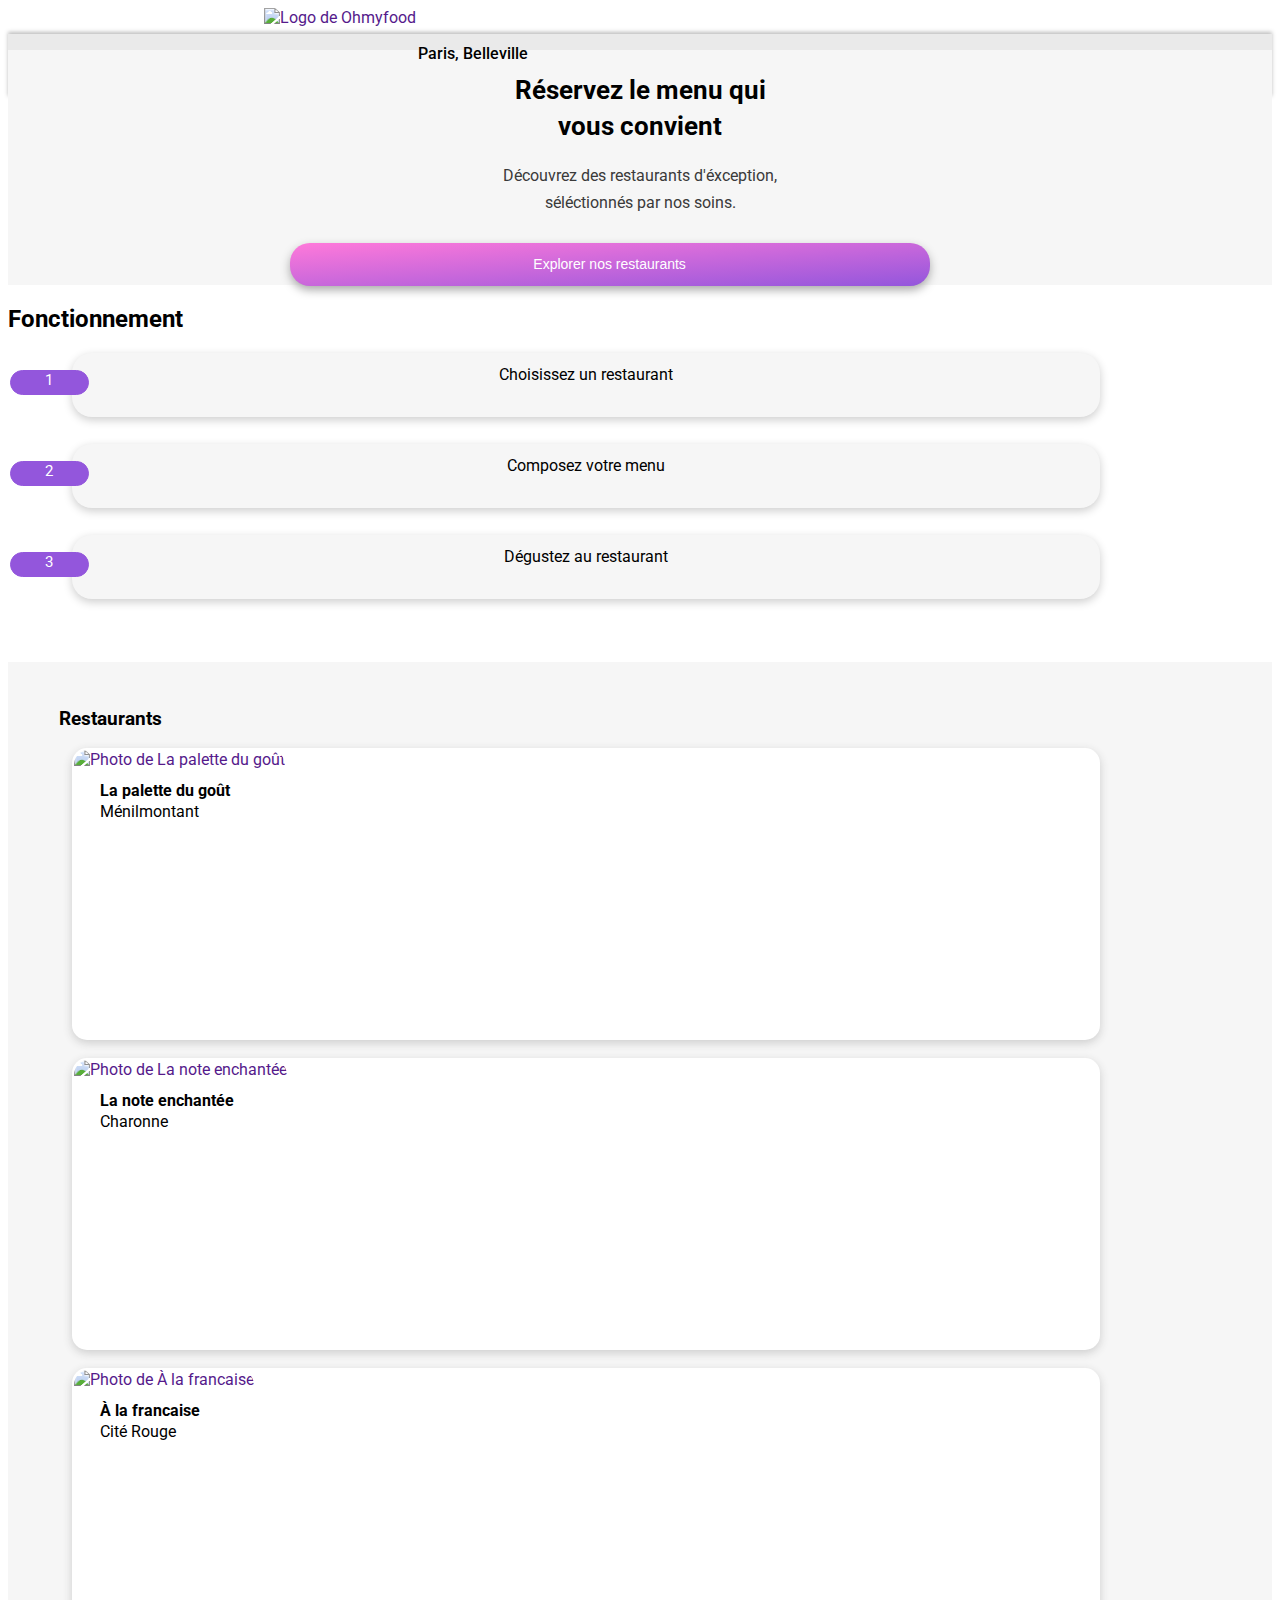
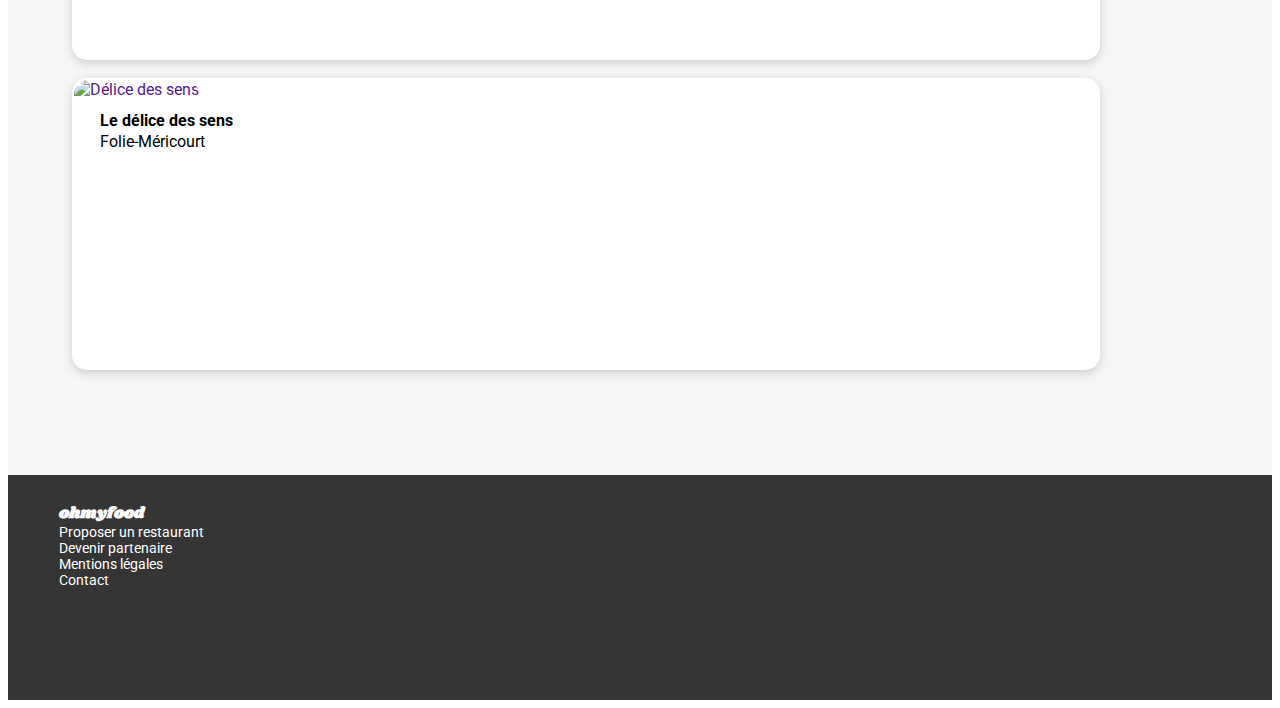
==== index.html @ 1b9d4af9 "Modifications HTML Acceuil" ====
<!DOCTYPE html>
<html lang="en">
  <head>
    <meta charset="UTF-8">
    <meta http-equiv="X-UA-Compatible" content="IE=edge">
    <meta name="viewport" content="width=device-width, initial-scale=1.0">
    <link rel="preconnect" href="https://fonts.googleapis.com">
    <link rel="preconnect" href="https://fonts.gstatic.com" crossorigin>
    <link href="https://fonts.googleapis.com/css2?family=Shrikhand&display=swap" rel="stylesheet">
    <link href="https://fonts.googleapis.com/css2?family=Roboto:wght@300;400;500;700&display=swap" rel="stylesheet">
    <link rel="stylesheet" type="text/css" href="acceuil.css">
    <script src="https://kit.fontawesome.com/e5dbd3d7b3.js" crossorigin="anonymous"></script>

    <title>Acceuil</title>
  </head>

  <body>
      <!--HEADER-->
      <header>
      <a href="">
      <div class="logo">
          <img class="svg-logo" src="ohmyfoodsvg.svg" alt="Logo de Ohmyfood">
      </div>
      </a>
   
        <div class="location">
            <p>Paris, Belleville</p>
        </div>

        <div class="info-header">
        <div class="info-title">
            <h1>Réservez le menu qui<br>vous convient</h1>
        <div class="info-details">
            <p>Découvrez des restaurants d'éxception,<br>séléctionnés par nos soins.</p>
        </div>
        </div>

        <div class="header-btn">
                <button class="explore-btn">Explorer nos restaurants</button>
        </div>
        </div>
    </header>

      <!--NAV-->
      <nav>
          <h2>Fonctionnement</h2>

          <div class="working">
              <div class="working-cards">
                <h3 class="number">1</h3> <p>Choisissez un restaurant</p>
              </div>
              <div class="working-cards">
                <h3 class="number">2</h3><p>Composez votre menu</p>
            </div>
            <div class="working-cards">
                <h3 class="number">3</h3><p>Dégustez au restaurant</p>
            </div>
          </div>
      </nav>

      <!--SECTION-->
      <section class="restaurants">
          <div class="restaurant-title">
          <h3 >Restaurants</h3>
        </div>

          <div class="places">

            <a href="">
              <div class="places-cards">
                  <img class="places-img" src="palgout.jpg" alt="Photo de La palette du goût"
                  width="300" height="150">
                  <div class="places-details">
                      <h4>La palette du goût</h4>
                      <p>Ménilmontant</p>
                  </div>
              </div>
        </a>

            <a href="">
              <div class="places-cards">
                <img class="places-img" src="lanote.jpg" alt="Photo de La note enchantée"
                width="300" height="150">
                <div class="places-details">
                    <h4>La note enchantée</h4>
                    <p>Charonne</p>
                </div>
            </div>
        </a>

            <a href="">
            <div class="places-cards">
                <img class="places-img" src="francaise.jpg" alt="Photo de À la francaise"
                width="300" height="150">
                <div class="places-details">
                    <h4>À la francaise</h4>
                    <p>Cité Rouge</p>
                </div>
            </div>
        </a>

            <a href="">
            <div class="places-cards">
                <img class="places-img" src="délice.jpg" alt="Délice des sens"
                width="300" height="150">
                <div class="places-details">
                    <h4>Le délice des sens</h4>
                    <p>Folie-Méricourt</p>
                </div>
            </div>
        </a>

          </div>
      </section>

      <!--FOOTER-->
      <footer class="end">

          <div class="footer-header">
            <h5>ohmyfood</h5>
          </div>

            <div class="footer-details">
                <div class="footer-link">
                    <a href="">Proposer un restaurant</a>
                </div>

                <div class="footer-link">
                    <a href="">Devenir partenaire</a>
                </div>

                <div class="footer-link">
                    <a href="">Mentions légales</a>
                </div>

                <div class="footer-link">
                    <a href="">Contact</a>
                </div>

            </div>
      </footer>
  </body>
---- acceuil.css ----
a{
    text-decoration: none;
}
body{
    font-family: -apple-system, BlinkMacSystemFont, 'Segoe UI', Roboto, Oxygen, Ubuntu, Cantarell, 'Open Sans', 'Helvetica Neue', sans-serif;
}

/**HEADER**/
.svg-logo{
    margin-left: 20vw;
    margin-bottom: 1vh;
}

.location{
    margin-top: -2vh;
    background-color: #eaeaea;
    box-shadow:  0 -2px 4px #BEBEBE;
}

.location p{
    padding-top: 10px;
    margin-left: 32vw;
    font-weight: 500;
    height: 6vh;
}

.info-header{
    background-color: #f6f6f6;
    height: 230px;
    margin-top: -5vw;
    padding-top: 5px;
}
.info-title{
    font-size: 13px;
    text-align: center;
    line-height: 4vh;
    font-weight: 500;
}
.info-details{
    color: #3A3A3A;
    margin-top: 0vh;
    font-size: 16px;
    font-weight: 400;
    line-height: 3vh;
}

/**HEADER BTN**/
.header-btn{
    margin-top: 3vh;
    margin-left: 22vw;
}
.explore-btn{
    font-size: 14px;
    width: 50vw;
    height: 43px;
    color: #fff;
    background-image: linear-gradient(to bottom right,#FF79DA,#9356DC) ;
    border-radius: 20px;
    border: none;
    box-shadow: 0 4px 10px #A9A9A9;
    cursor: pointer;
}


/**NAV**/
.working-cards{
    border: 2px solid transparent;
    border-radius: 20px;
    margin-bottom: 3vh;
    margin-left: 5vw;
    text-align: center;
    width: 80vw;
    height: 60px;
    background-color: #f6f6f6;
    box-shadow: 0 3px 10px #CDCDCD;
}
.working-cards p{
    margin-top: -5vh;
}

.working-cards:hover{
    background-color: #f5edff;
}

.number{
    color: #fff;
    background-color: #9356DC;
    border: 1px solid #9356DC;
    border-radius: 20px;
    width: 6vw;
    height: 23px;
    text-align: center;
    margin-left: -5vw;
    font-weight: 400;
    font-size: 15px;
}

/**SECTION**/
section{
    background-color: #f6f6f6;
    height: 157vh;
}

.restaurant-title{
    margin-top: 7vh;
    padding-top: 3vh;
    margin-left: 4vw;
}

.places{
    margin-left: 5vw;
}

.places-cards{
    border: 2px solid transparent;
    background-color: #fff;
    border-radius: 15px;
    width: 80vw;
    height: 32vh;
    margin-bottom: 2vh;
    box-shadow: 0 3px 10px #CDCDCD;
}

.places-img{
    object-fit: cover;
    border-radius: 15px 15px 0 0;
}

.places-details{
    color: #000;
    line-height: 0;
    margin-left: 2vw;
}

/**FOOTER**/
footer{
    background-color: #353535;
    color: #fff;
    height: 25vh;
}
footer a{
    color: #fff;
}
.footer-header{
    font-family: shrikhand;
    font-size: 19px;
    font-weight: lighter;
    margin-left: 4vw;
    padding-top: 0.1vh;
}

.footer-details{
    color: #fff;
    margin-left: 4vw;
    margin-top: -3vh;
}

.footer-link{
    font-size: 14px;
}
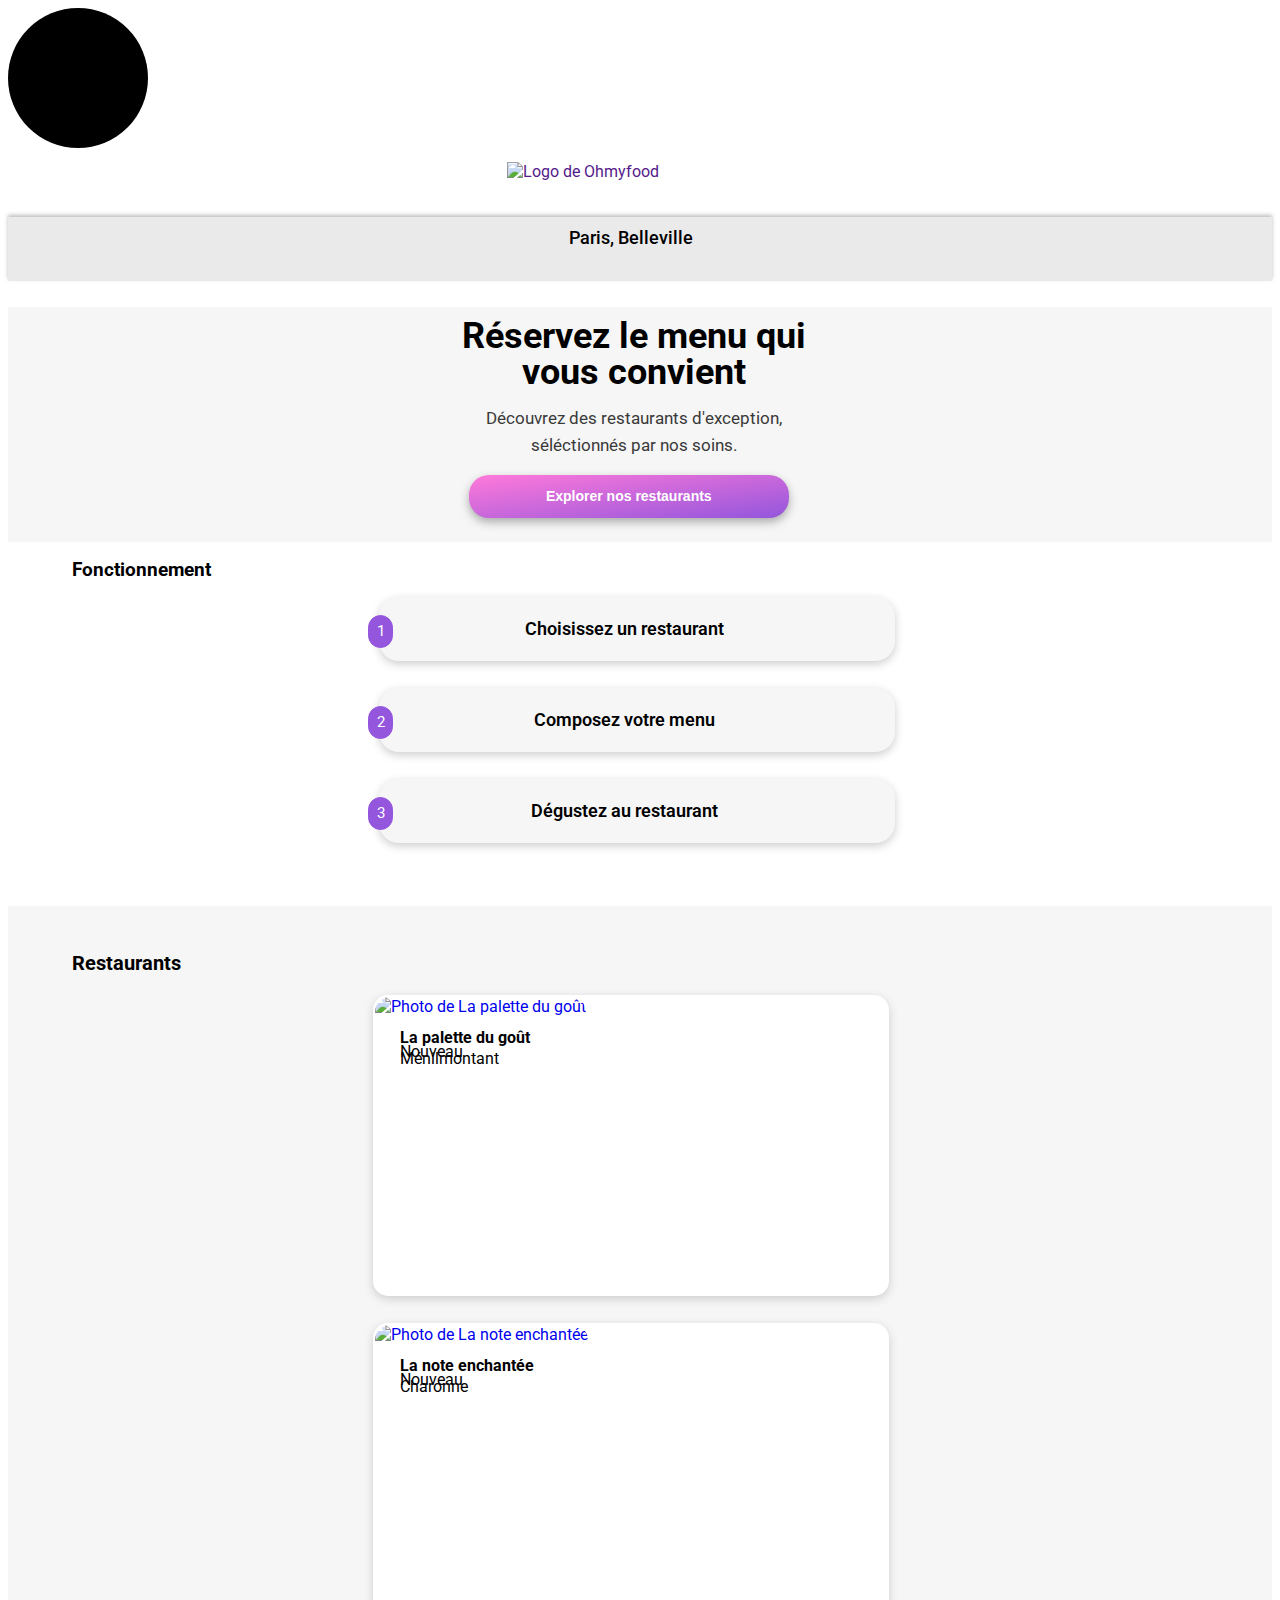
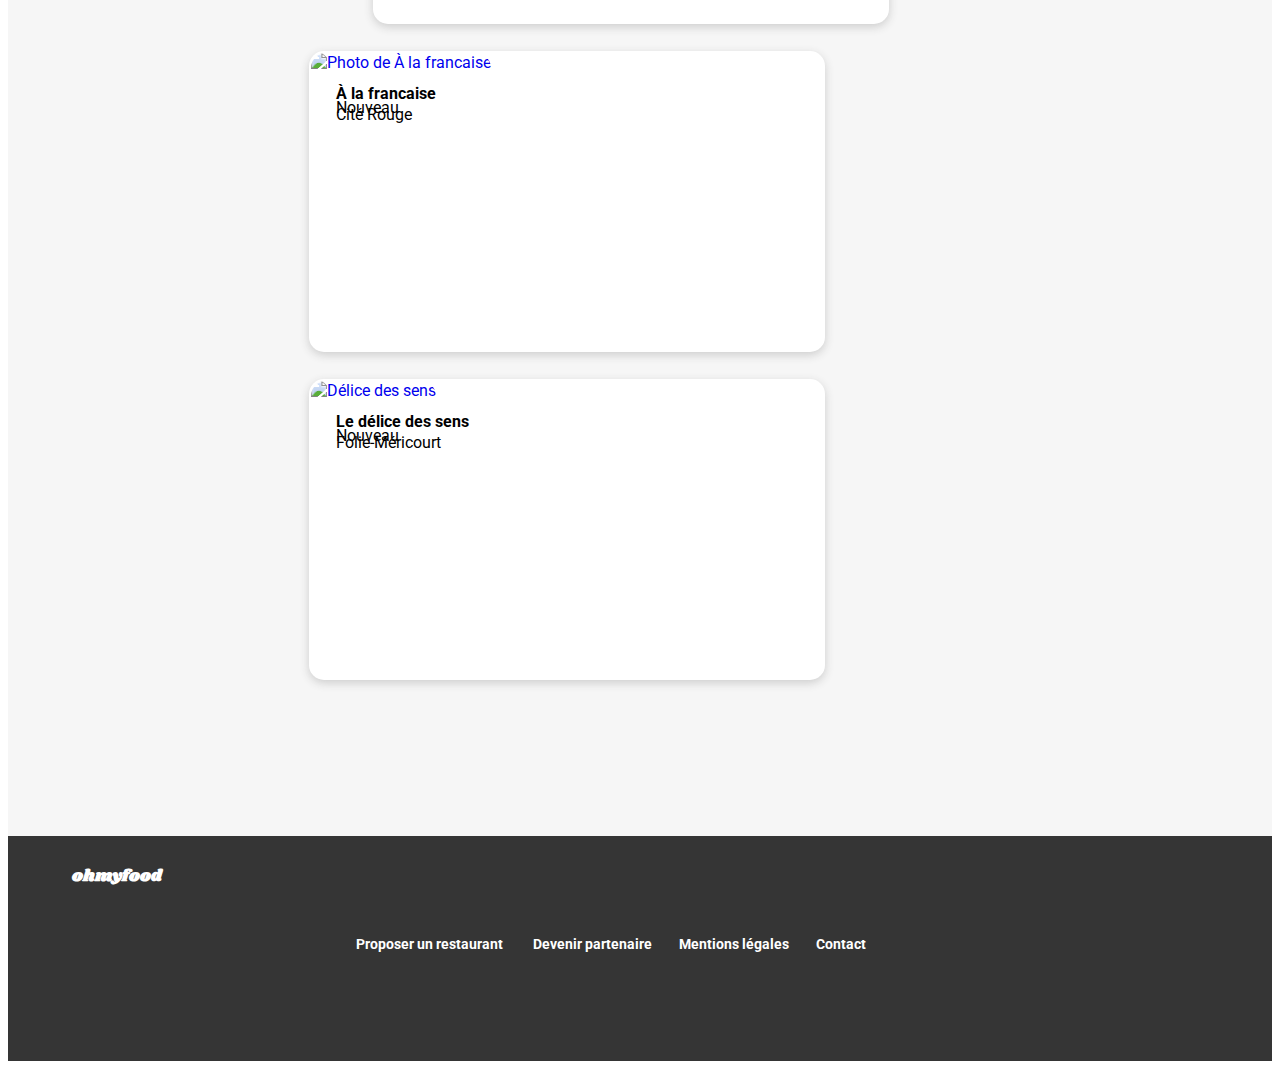
==== commit 8599ca37: "Modifications pour animations" ====
--- a/index.html
+++ b/index.html
@@ -13,8 +13,14 @@
 
     <title>Acceuil</title>
   </head>
-
   <body>
+    <!--SPINNER-->
+    <div class="spinner">
+      <svg>
+        <circle cx="70" cy="70" r="70"></circle>
+      </svg>
+      </div>
+      <div class="all">
       <!--HEADER-->
       <header>
       <a href="">
@@ -24,14 +30,14 @@
       </a>
    
         <div class="location">
-            <p>Paris, Belleville</p>
+            <p><i class="fas fa-map-marker-alt"></i> Paris, Belleville</p>
         </div>
 
         <div class="info-header">
         <div class="info-title">
             <h1>Réservez le menu qui<br>vous convient</h1>
         <div class="info-details">
-            <p>Découvrez des restaurants d'éxception,<br>séléctionnés par nos soins.</p>
+            <p>Découvrez des restaurants d'exception,<br>séléctionnés par nos soins.</p>
         </div>
         </div>
 
@@ -47,13 +53,13 @@
 
           <div class="working">
               <div class="working-cards">
-                <h3 class="number">1</h3> <p>Choisissez un restaurant</p>
+                <h3 class="number">1</h3> <p><i class="fas fa-mobile-alt"></i> Choisissez un restaurant</p>
               </div>
               <div class="working-cards">
-                <h3 class="number">2</h3><p>Composez votre menu</p>
+                <h3 class="number">2</h3><p><i class="fas fa-list-ul"></i> Composez votre menu</p>
             </div>
             <div class="working-cards">
-                <h3 class="number">3</h3><p>Dégustez au restaurant</p>
+                <h3 class="number">3</h3><p><i class="fas fa-store"></i> Dégustez au restaurant</p>
             </div>
           </div>
       </nav>
@@ -66,50 +72,84 @@
 
           <div class="places">
 
-            <a href="">
+            <a href="Lapalettedugout.html">
               <div class="places-cards">
                   <img class="places-img" src="palgout.jpg" alt="Photo de La palette du goût"
                   width="300" height="150">
                   <div class="places-details">
                       <h4>La palette du goût</h4>
                       <p>Ménilmontant</p>
+                      <div class="icons">
+                        <i class="far fa-heart"></i>
+                      </div>
+                      <div class="places__effect">
+                        <div class="effect__p">
+                        <p>Nouveau</p>
+                      </div>
+                      </div>
                   </div>
               </div>
         </a>
 
-            <a href="">
+            <a href="Lanoteenchantee.html">
               <div class="places-cards">
                 <img class="places-img" src="lanote.jpg" alt="Photo de La note enchantée"
                 width="300" height="150">
                 <div class="places-details">
                     <h4>La note enchantée</h4>
                     <p>Charonne</p>
+                    <div class="icons">
+                        <i class="far fa-heart"></i>
+                      </div>
+                      <div class="places__effect">
+                        <div class="effect__p">
+                        <p>Nouveau</p>
+                      </div>
+                      </div>
                 </div>
             </div>
         </a>
+        </div>
 
-            <a href="">
+        <div class="places-2">
+            <a href="Alafrancaise.html">
             <div class="places-cards">
                 <img class="places-img" src="francaise.jpg" alt="Photo de À la francaise"
                 width="300" height="150">
                 <div class="places-details">
                     <h4>À la francaise</h4>
                     <p>Cité Rouge</p>
+                    <div class="icons">
+                        <i class="far fa-heart"></i>
+                      </div>
+                      <div class="places__effect">
+                        <div class="effect__p">
+                        <p>Nouveau</p>
+                      </div>
+                      </div>
                 </div>
             </div>
         </a>
 
-            <a href="">
+            <a href="Ledelicedessens.html">
             <div class="places-cards">
                 <img class="places-img" src="délice.jpg" alt="Délice des sens"
                 width="300" height="150">
                 <div class="places-details">
                     <h4>Le délice des sens</h4>
                     <p>Folie-Méricourt</p>
+                    <div class="icons">
+                        <i class="far fa-heart"></i>
+                      </div>
+                      <div class="places__effect">
+                        <div class="effect__p">
+                        <p>Nouveau</p>
+                      </div>
+                      </div>
                 </div>
             </div>
         </a>
-
+        </div>
           </div>
       </section>
 
@@ -122,11 +162,11 @@
 
             <div class="footer-details">
                 <div class="footer-link">
-                    <a href="">Proposer un restaurant</a>
+                    <a href=""><i class="fas fa-utensils"></i> Proposer un restaurant</a>
                 </div>
 
                 <div class="footer-link">
-                    <a href="">Devenir partenaire</a>
+                    <a href=""><i class="fas fa-hands-helping"></i>Devenir partenaire</a>
                 </div>
 
                 <div class="footer-link">
@@ -139,4 +179,5 @@
 
             </div>
       </footer>
+    </div>
   </body>
--- a/acceuil.css
+++ b/acceuil.css
@@ -11,7 +11,7 @@
     margin-bottom: 1vh;
 }
 
-.location{
+.location{ 
     margin-top: -2vh;
     background-color: #eaeaea;
     box-shadow:  0 -2px 4px #BEBEBE;
@@ -19,9 +19,13 @@
 
 .location p{
     padding-top: 10px;
-    margin-left: 32vw;
+    margin-left: 29vw;
     font-weight: 500;
     height: 6vh;
+}
+.location i{
+    color: #262626;
+    margin-right: 1vw;
 }
 
 .info-header{
@@ -31,7 +35,7 @@
     padding-top: 5px;
 }
 .info-title{
-    font-size: 13px;
+    font-size: 12px;
     text-align: center;
     line-height: 4vh;
     font-weight: 500;
@@ -60,14 +64,22 @@
     box-shadow: 0 4px 10px #A9A9A9;
     cursor: pointer;
 }
-
+.explore-btn:active{
+    box-shadow: 0 6px 10px #7C7C7C;
+    transform: scale(1.05);
+    transition: 0.3s;
+}
 
 /**NAV**/
+nav h2{
+    font-size: 20px;
+    margin-left: 5vw;
+}
 .working-cards{
     border: 2px solid transparent;
     border-radius: 20px;
     margin-bottom: 3vh;
-    margin-left: 5vw;
+    margin-left: 7vw;
     text-align: center;
     width: 80vw;
     height: 60px;
@@ -76,12 +88,26 @@
 }
 .working-cards p{
     margin-top: -5vh;
+    font-weight: 600;
 }
 
 .working-cards:hover{
     background-color: #f5edff;
-}
-
+    box-shadow: 0 3px 10px #c1b2d4;
+    transform: scale(1.05);
+    transition: 0.4s;
+    
+}
+
+.working i{
+    color: #757575;
+    margin-right: 4vw;
+    margin-left: -10vw;
+}
+.working i:hover{
+    color: #9356DC;
+    
+}
 .number{
     color: #fff;
     background-color: #9356DC;
@@ -95,6 +121,7 @@
     font-size: 15px;
 }
 
+
 /**SECTION**/
 section{
     background-color: #f6f6f6;
@@ -117,8 +144,9 @@
     border-radius: 15px;
     width: 80vw;
     height: 32vh;
-    margin-bottom: 2vh;
+    margin-bottom: 3vh;
     box-shadow: 0 3px 10px #CDCDCD;
+    margin-left: 2.5vw;
 }
 
 .places-img{
@@ -131,7 +159,15 @@
     line-height: 0;
     margin-left: 2vw;
 }
-
+.places-cards:active{
+    box-shadow: 0 5px 10px #949494; 
+    transform: scale(1.03);
+    transition: 0.4s;
+}
+.icons{
+    margin-left: 68vw;
+    margin-top: -5.5vh;
+}
 /**FOOTER**/
 footer{
     background-color: #353535;
@@ -140,21 +176,221 @@
 }
 footer a{
     color: #fff;
+    font-size: 14px;
 }
 .footer-header{
     font-family: shrikhand;
     font-size: 19px;
     font-weight: lighter;
-    margin-left: 4vw;
+    margin-left: 10vw;
     padding-top: 0.1vh;
 }
 
 .footer-details{
     color: #fff;
-    margin-left: 4vw;
+    margin-left: 10vw;
     margin-top: -3vh;
 }
 
-.footer-link{
-    font-size: 14px;
-}+.end i{
+margin-right: 2vw;
+}
+
+
+/**MEDIA TABLETTE**/
+@media screen and (min-width: 768px) {
+
+    /**MEDIA HEADER**/ 
+
+    .logo{
+    margin-left: 12vw;
+    }
+
+    
+    .location p{
+        margin-left: 34.5vw;
+    }
+
+    .info-title{
+        margin-left: -5vw;
+        margin-top: -2vh;
+        font-size: 18px;
+    }
+
+    .info-details{
+        font-size: 17px;
+        margin-top: -1vh;
+        margin-left: -3vw;
+    }
+
+    .explore-btn{
+        width: 25vw;
+        margin-left: 10vw;
+        margin-top: -3vh;
+    }
+
+    /**MEDIA NAV**/
+
+    nav h2{
+        font-size: 19px;
+        margin-left: 1vw;
+    }
+
+    .working-cards{
+        margin-left: 12vw;
+        width: 70vw;
+        align-content: center;
+    }
+
+    .working-cards p{
+        font-size: 18px;
+        margin-top: -3.8vh;
+    }
+
+    .number{
+        margin-left: -2vw;
+        width: 3.5vw;
+        height: 2.5vh;
+    }
+
+    /**MEDIA SECTION**/
+
+    section{
+        height: 115vh;
+        border-radius: 0 0 0 0 ;
+    }
+    .restaurant-title{
+        font-size: 17px;
+        margin-left: 1vw;
+    }
+    
+    .places-cards{
+        margin-left: 10vw;
+        margin-bottom: 3vh;
+        width: 60vw;
+        height: 23vh;
+    }
+    .places-img{
+        width: 60vw;
+        height: 17vh;
+    }
+
+    .icons{
+        margin-left: 50vw;
+        margin-top: -3.8vh;
+    }
+
+}
+
+
+/**MEDIA DESKTOP**/
+@media screen and (min-width: 1200px){
+
+    /**DESKTOP HEADER**/
+.logo{
+ margin-left: 19vw;
+}
+
+.svg-logo{
+    width: 19vw;
+}
+
+.location{
+    margin-top: 3vh;
+}
+
+.location p{
+    margin-bottom: 10vh;
+    margin-left: 42.8vw;
+    font-size: 18px;
+}
+
+.info-title{
+    margin-left: -1vw;
+    
+}
+
+.info-details{
+    margin-left: 0vw;
+}
+
+.explore-btn{
+    margin-left: 14vw;
+    font-weight: bold;
+}
+
+/**DESKTOP NAV**/
+
+nav h2{
+    margin-left: 5vw;
+}
+.working-cards{
+    width: 40vw;
+    margin-left: 29vw;
+}
+
+.working-cards p{
+    margin-top: -5vh;
+    margin-left: 6vw;
+}
+
+.working-cards i{
+    margin-right: 2vw;
+}
+
+.number{
+    width: 1.8vw;
+    height: 3.5vh;
+    margin-left: -1vw;
+    align-content: center;
+    line-height: 3.5vh;
+}
+
+/**SECTION DESKTOP**/
+
+section{
+    height: 170vh;
+    margin-bottom: 0vh;
+}
+
+.restaurant-title{
+    margin-left: 5vw;
+}
+.places-cards{
+    width: 40vw;
+    height: 33vh;
+    margin-left: 23.5vw;
+}
+
+.places-img{
+    width: 40vw;
+    height: 25vh;
+}
+
+.icons{
+margin-left: 33vw;
+margin-bottom: 3vh;
+}
+
+/**FOOTER DESKTOP**/
+
+.footer-header{
+    margin-left: 5vw;
+    font-size: 20px;
+}
+.footer-details{
+    display: flex;
+    flex-direction: row;
+    justify-content: space-between;
+    flex-wrap: nowrap;
+    width: 40vw;
+    padding-top: 5vh;
+    margin-left: 27vw;
+    font-weight: bolder;
+}
+
+.end i{
+    margin-right: 0.2vw;
+}
+
+}
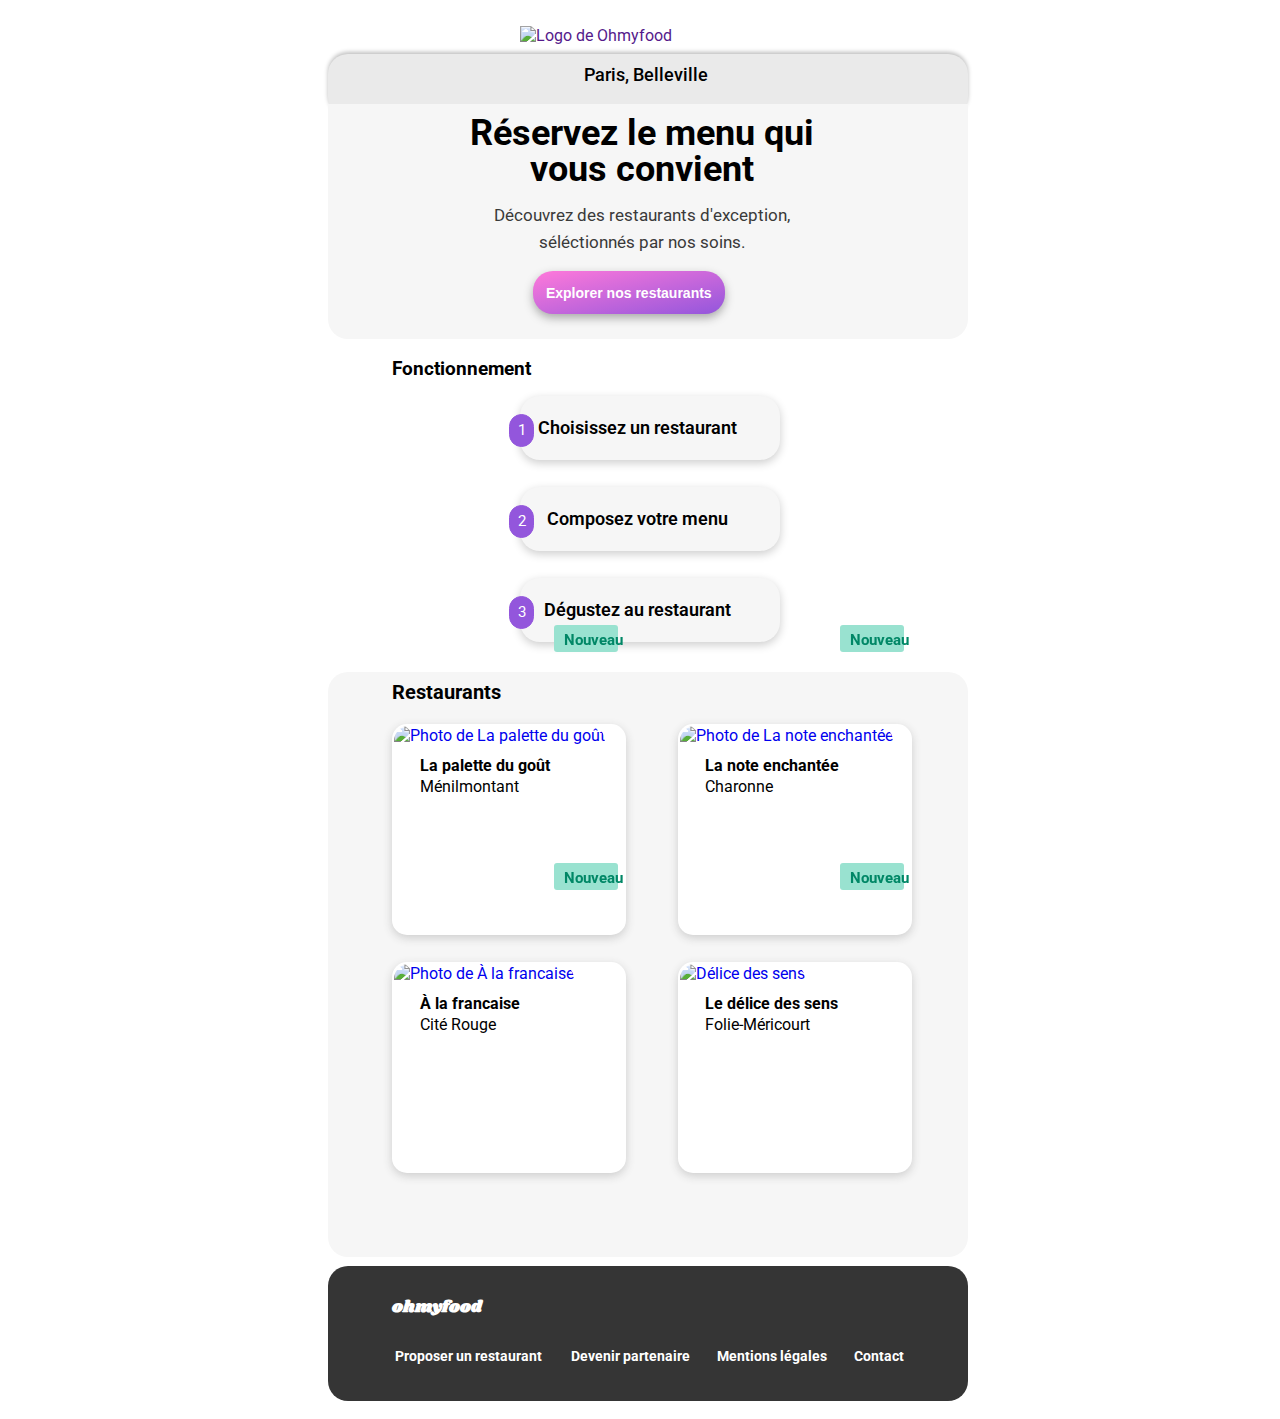
==== commit ba3df150: "Update index.html" ====
--- a/index.html
+++ b/index.html
@@ -74,7 +74,7 @@
 
             <a href="Lapalettedugout.html">
               <div class="places-cards">
-                  <img class="places-img" src="palgout.jpg" alt="Photo de La palette du goût"
+                  <img class="places-img" src="src/restaurants/palgout.jpg" alt="Photo de La palette du goût"
                   width="300" height="150">
                   <div class="places-details">
                       <h4>La palette du goût</h4>
@@ -93,7 +93,7 @@
 
             <a href="Lanoteenchantee.html">
               <div class="places-cards">
-                <img class="places-img" src="lanote.jpg" alt="Photo de La note enchantée"
+                <img class="places-img" src="src/restaurants/lanote.jpg" alt="Photo de La note enchantée"
                 width="300" height="150">
                 <div class="places-details">
                     <h4>La note enchantée</h4>
@@ -114,7 +114,7 @@
         <div class="places-2">
             <a href="Alafrancaise.html">
             <div class="places-cards">
-                <img class="places-img" src="francaise.jpg" alt="Photo de À la francaise"
+                <img class="places-img" src="src/restaurants/francaise.jpg" alt="Photo de À la francaise"
                 width="300" height="150">
                 <div class="places-details">
                     <h4>À la francaise</h4>
@@ -133,7 +133,7 @@
 
             <a href="Ledelicedessens.html">
             <div class="places-cards">
-                <img class="places-img" src="délice.jpg" alt="Délice des sens"
+                <img class="places-img" src="src/restaurants/délice.jpg" alt="Délice des sens"
                 width="300" height="150">
                 <div class="places-details">
                     <h4>Le délice des sens</h4>
@@ -150,7 +150,6 @@
             </div>
         </a>
         </div>
-          </div>
       </section>
 
       <!--FOOTER-->
--- a/acceuil.css
+++ b/acceuil.css
@@ -4,11 +4,83 @@
 body{
     font-family: -apple-system, BlinkMacSystemFont, 'Segoe UI', Roboto, Oxygen, Ubuntu, Cantarell, 'Open Sans', 'Helvetica Neue', sans-serif;
 }
+
+/**SPINNER**/
+
+svg{
+  
+  position: fixed;
+  top: 40%; left: 30%;
+  width: 150px;
+  height: 150px;
+  animation: rotate 2s linear infinite;
+}
+
+svg circle{
+  width: 100%;
+  height: 100%;
+  fill: none;
+  stroke-width: 10;
+  stroke: #9356DC;
+  stroke-linecap: round;
+  transform: translate(5px,5px);
+  stroke-dasharray: 440;
+  stroke-dashoffset: 440;
+  animation: animate 4s linear ;
+}
+
+@keyframes animate
+{
+  0%
+  {
+    stroke-dashoffset: 440;
+  }
+  50%
+  {
+    stroke-dashoffset:0;
+  }
+  50.1%
+  {
+    stroke-dashoffset: 880;
+  }
+}
+@keyframes rotate
+{
+  0%
+  {
+    transform: rotate(0deg)
+  }
+  100%
+  {
+    transform: rotate(360deg)
+  }
+}
+
+.all{
+
+        display: block;
+        animation: fadeIn 4s;
+    }
+    
+    @keyframes fadeIn {
+        from {
+            opacity: 0.1;
+        }
+    
+        to {
+            
+            opacity: 0.1;
+        }
+    }
+
 
 /**HEADER**/
 .svg-logo{
     margin-left: 20vw;
     margin-bottom: 1vh;
+}
+.logo{
+    margin-left: 5vw;
 }
 
 .location{ 
@@ -134,8 +206,9 @@
     margin-left: 4vw;
 }
 
-.places{
+.places,.places-2{
     margin-left: 5vw;
+   
 }
 
 .places-cards{
@@ -159,15 +232,41 @@
     line-height: 0;
     margin-left: 2vw;
 }
-.places-cards:active{
+.places-cards:hover{
     box-shadow: 0 5px 10px #949494; 
-    transform: scale(1.03);
+    
     transition: 0.4s;
 }
 .icons{
-    margin-left: 68vw;
-    margin-top: -5.5vh;
-}
+    margin-left: 67vw;
+    margin-top: -5vh;
+    font-size: 21px;
+}
+
+  .fa-heart:hover {
+    color: #9356DC;
+    font-weight: bold;
+    transition: 0.2s;
+}
+
+.places__effect{
+    position: absolute;
+    margin-left: 50vw;
+    margin-top: -28vh;
+    width: 25vw;
+    height: 5vh;
+    background-color: #99E2D0;
+    border-radius: 3px 3px;
+}
+
+.effect__p{
+    font-size: 15px;
+    font-weight: bold;
+    color: #008766;
+    margin-left: 4vw;
+}
+
+
 /**FOOTER**/
 footer{
     background-color: #353535;
@@ -200,19 +299,52 @@
 /**MEDIA TABLETTE**/
 @media screen and (min-width: 768px) {
 
+
+    /**MEDIA SPINNER TAB**/
+
+    svg{
+  
+        position: fixed;
+        top: 40%; left: 37%;
+        width: 150px;
+        height: 150px;
+        animation: rotate 2s linear infinite;
+      }
+
+      body{
+        background: #fff ;
+      }
     /**MEDIA HEADER**/ 
 
     .logo{
-    margin-left: 12vw;
-    }
-
-    
+    margin-left: 9vw;
+    border-radius: 20px 20px 0 0;
+    width: 80vw;
+    background-color: #fff;
+    }
+    .svg-logo{
+        margin-top: 1vh;
+        margin-left: 27vw;
+    }
+    .location{
+        margin-top: -1.5vh;
+        width: 80vw;
+        height: 6vh;
+        margin-left: 9vw;
+        border-radius: 20px 20px;
+    }
     .location p{
-        margin-left: 34.5vw;
-    }
-
+        margin-left: 28vw;
+    }
+
+    .info-header{
+        width: 80vw;
+        margin-left: 9vw;
+        margin-top: -1.5vh;
+        border-radius: 0 0 20px 20px;
+    }
     .info-title{
-        margin-left: -5vw;
+        margin-left: 0vw;
         margin-top: -2vh;
         font-size: 18px;
     }
@@ -220,25 +352,32 @@
     .info-details{
         font-size: 17px;
         margin-top: -1vh;
-        margin-left: -3vw;
+        margin-left: 0vw;
     }
 
     .explore-btn{
         width: 25vw;
-        margin-left: 10vw;
-        margin-top: -3vh;
+        margin-left: 5vw;
+        margin-top: -2vh;
     }
 
     /**MEDIA NAV**/
-
+    nav{
+        background-color: #fff;
+        width: 80vw;
+        height: 32vh;
+        margin-left: 9vw;
+        border-radius: 20px 20px;
+    }
     nav h2{
         font-size: 19px;
-        margin-left: 1vw;
+        margin-left: 5vw;
+        padding-top: 1vh;
     }
 
     .working-cards{
-        margin-left: 12vw;
-        width: 70vw;
+        margin-left: 15vw;
+        width: 50vw;
         align-content: center;
     }
 
@@ -256,8 +395,27 @@
     /**MEDIA SECTION**/
 
     section{
-        height: 115vh;
-        border-radius: 0 0 0 0 ;
+        width: 80vw;
+        height: 48vh;
+        border-radius: 20px 20px;
+        margin-left: 9vw;
+        margin-top: -5vh;
+    }
+    section h3{
+        margin-left: 4vw;
+        margin-top: -2vh;
+    }
+    .places{
+        display: flex;
+        justify-content: flex-start;
+        flex-direction: row;
+        margin-left: 1vw;
+    }
+    .places-2{
+        display: flex;
+        justify-content: flex-start;
+        flex-direction: row;
+        margin-left: 1vw;
     }
     .restaurant-title{
         font-size: 17px;
@@ -265,46 +423,104 @@
     }
     
     .places-cards{
-        margin-left: 10vw;
         margin-bottom: 3vh;
-        width: 60vw;
-        height: 23vh;
+        width: 35vw;
+        height: 17vh;
     }
     .places-img{
-        width: 60vw;
-        height: 17vh;
+        width: 35vw;
+        height: 11vh;
     }
 
     .icons{
-        margin-left: 50vw;
+        width: 2vw;
+        height: 2vh;
+        margin-left: 28vw;
         margin-top: -3.8vh;
     }
 
+    .places__effect{
+        width: 10vw;
+        height: 3vh;
+        margin-left: 22vw;
+        margin-top: -14vh;
+    }
+
+    .effect__p{
+        margin-left: 1vw;
+    }
+
+
+    /**FOOTER TABLETTE**/
+
+    footer{
+        width: 80vw;
+        height: 25vh;
+        margin-left: 9vw;
+        margin-top: 1vh;
+        margin-bottom: 2vh;
+        border-radius: 20px 20px;
+    }
+    .footer-details{
+        display: flex;
+        justify-content: space-around;
+        flex-direction: row;
+        margin-left: 0vw;
+        margin-top: 2vh;
+    }
 }
 
 
 /**MEDIA DESKTOP**/
 @media screen and (min-width: 1200px){
-
+/**SPINNER DESKTOP**/
+svg{
+  
+    position: fixed;
+    top: 40%; left:46%;
+    width: 150px;
+    height: 150px;
+    animation: rotate 2s linear infinite;
+  }
+
+  /**BODY DESKTOP**/
+    body{
+        background: #fff;
+    }
     /**DESKTOP HEADER**/
 .logo{
- margin-left: 19vw;
+ border-radius: 20px 20px 0 0;
+ width: 50vw;
+ margin-left: 25vw;
+ margin-bottom: -3vh;
+ background-color: #fff;
 }
 
 .svg-logo{
     width: 19vw;
+    margin-left: 15vw;
+    margin-top: 2vh;
 }
 
 .location{
     margin-top: 3vh;
+    margin-left: 25vw;
+    width: 50vw;
+    height: 7vh;
+    border: 20px 20px ;
 }
 
 .location p{
     margin-bottom: 10vh;
-    margin-left: 42.8vw;
+    margin-left: 19vw;
     font-size: 18px;
 }
 
+.info-header{
+    width:50vw;
+    margin-left: 25vw;
+    border-radius: 0 0 20px 20px;
+}
 .info-title{
     margin-left: -1vw;
     
@@ -315,18 +531,27 @@
 }
 
 .explore-btn{
-    margin-left: 14vw;
+    width: 15vw;
+    margin-left: -6vw;
     font-weight: bold;
 }
 
 /**DESKTOP NAV**/
-
+nav{
+    border-radius: 20px 20px;
+    margin-top: 0vh;
+    background-color: #fff;
+    width: 50vw;
+    height: 35vh;
+    margin-left: 25vw;
+    margin-top: -0.7vh;
+}
 nav h2{
     margin-left: 5vw;
 }
 .working-cards{
-    width: 40vw;
-    margin-left: 29vw;
+    width: 20vw;
+    margin-left: 15vw;
 }
 
 .working-cards p{
@@ -349,31 +574,54 @@
 /**SECTION DESKTOP**/
 
 section{
-    height: 170vh;
+    height: 65vh;
     margin-bottom: 0vh;
+    width: 50vw;
+    margin-left: 25vw;
+    margin-top: -6vh;
+    border-radius: 20px 20px;
 }
 
 .restaurant-title{
-    margin-left: 5vw;
+    margin-left: 1vw;
 }
 .places-cards{
-    width: 40vw;
-    height: 33vh;
-    margin-left: 23.5vw;
+    width: 18vw;
+    height: 23vh;
+    margin-left:4vw;
 }
 
 .places-img{
-    width: 40vw;
-    height: 25vh;
+    width: 18vw;
+    height: 15vh;
 }
 
 .icons{
-margin-left: 33vw;
+margin-left: 13vw;
 margin-bottom: 3vh;
 }
 
+.places__effect{
+    width: 5vw;
+    height: 3vh;
+    margin-left: 10.5vw;
+    margin-top: -21vh;
+}
+
+.effect__p{
+    margin-left: 0.8vw;
+    margin-top: 0vh;
+}
+
 /**FOOTER DESKTOP**/
 
+footer{
+    width: 50vw;
+    height: 15vh;
+    margin-left: 25vw;
+    border-radius: 20px 20px;
+    margin-top: 1vh;
+}
 .footer-header{
     margin-left: 5vw;
     font-size: 20px;
@@ -384,8 +632,8 @@
     justify-content: space-between;
     flex-wrap: nowrap;
     width: 40vw;
-    padding-top: 5vh;
-    margin-left: 27vw;
+    margin-top: 0vh;
+    margin-left: 5vw;
     font-weight: bolder;
 }
 
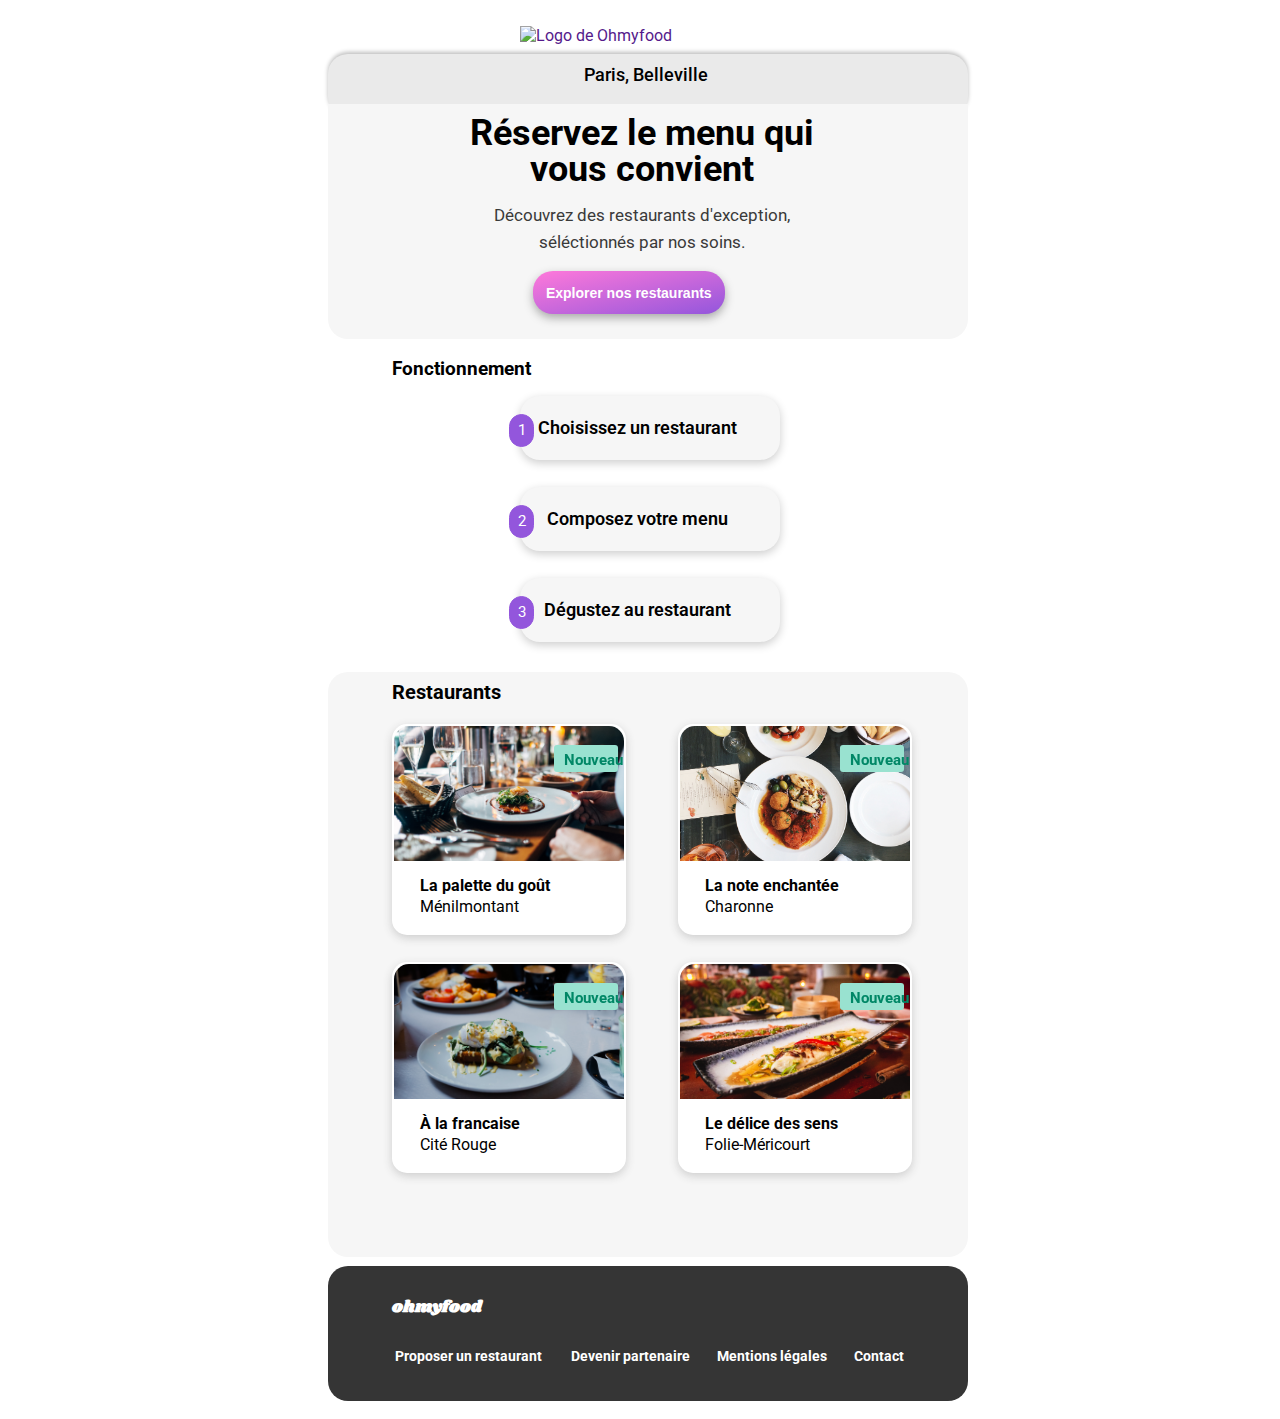
==== commit 2c5a7d41: "Update index.html" ====
--- a/index.html
+++ b/index.html
@@ -74,7 +74,7 @@
 
             <a href="Lapalettedugout.html">
               <div class="places-cards">
-                  <img class="places-img" src="src/restaurants/palgout.jpg" alt="Photo de La palette du goût"
+                  <img class="places-img" src="src/palgout.jpg" alt="Photo de La palette du goût"
                   width="300" height="150">
                   <div class="places-details">
                       <h4>La palette du goût</h4>
@@ -93,7 +93,7 @@
 
             <a href="Lanoteenchantee.html">
               <div class="places-cards">
-                <img class="places-img" src="src/restaurants/lanote.jpg" alt="Photo de La note enchantée"
+                <img class="places-img" src="src/lanote.jpg" alt="Photo de La note enchantée"
                 width="300" height="150">
                 <div class="places-details">
                     <h4>La note enchantée</h4>
@@ -114,7 +114,7 @@
         <div class="places-2">
             <a href="Alafrancaise.html">
             <div class="places-cards">
-                <img class="places-img" src="src/restaurants/francaise.jpg" alt="Photo de À la francaise"
+                <img class="places-img" src="src/francaise.jpg" alt="Photo de À la francaise"
                 width="300" height="150">
                 <div class="places-details">
                     <h4>À la francaise</h4>
@@ -133,7 +133,7 @@
 
             <a href="Ledelicedessens.html">
             <div class="places-cards">
-                <img class="places-img" src="src/restaurants/délice.jpg" alt="Délice des sens"
+                <img class="places-img" src="src/délice.jpg" alt="Délice des sens"
                 width="300" height="150">
                 <div class="places-details">
                     <h4>Le délice des sens</h4>
